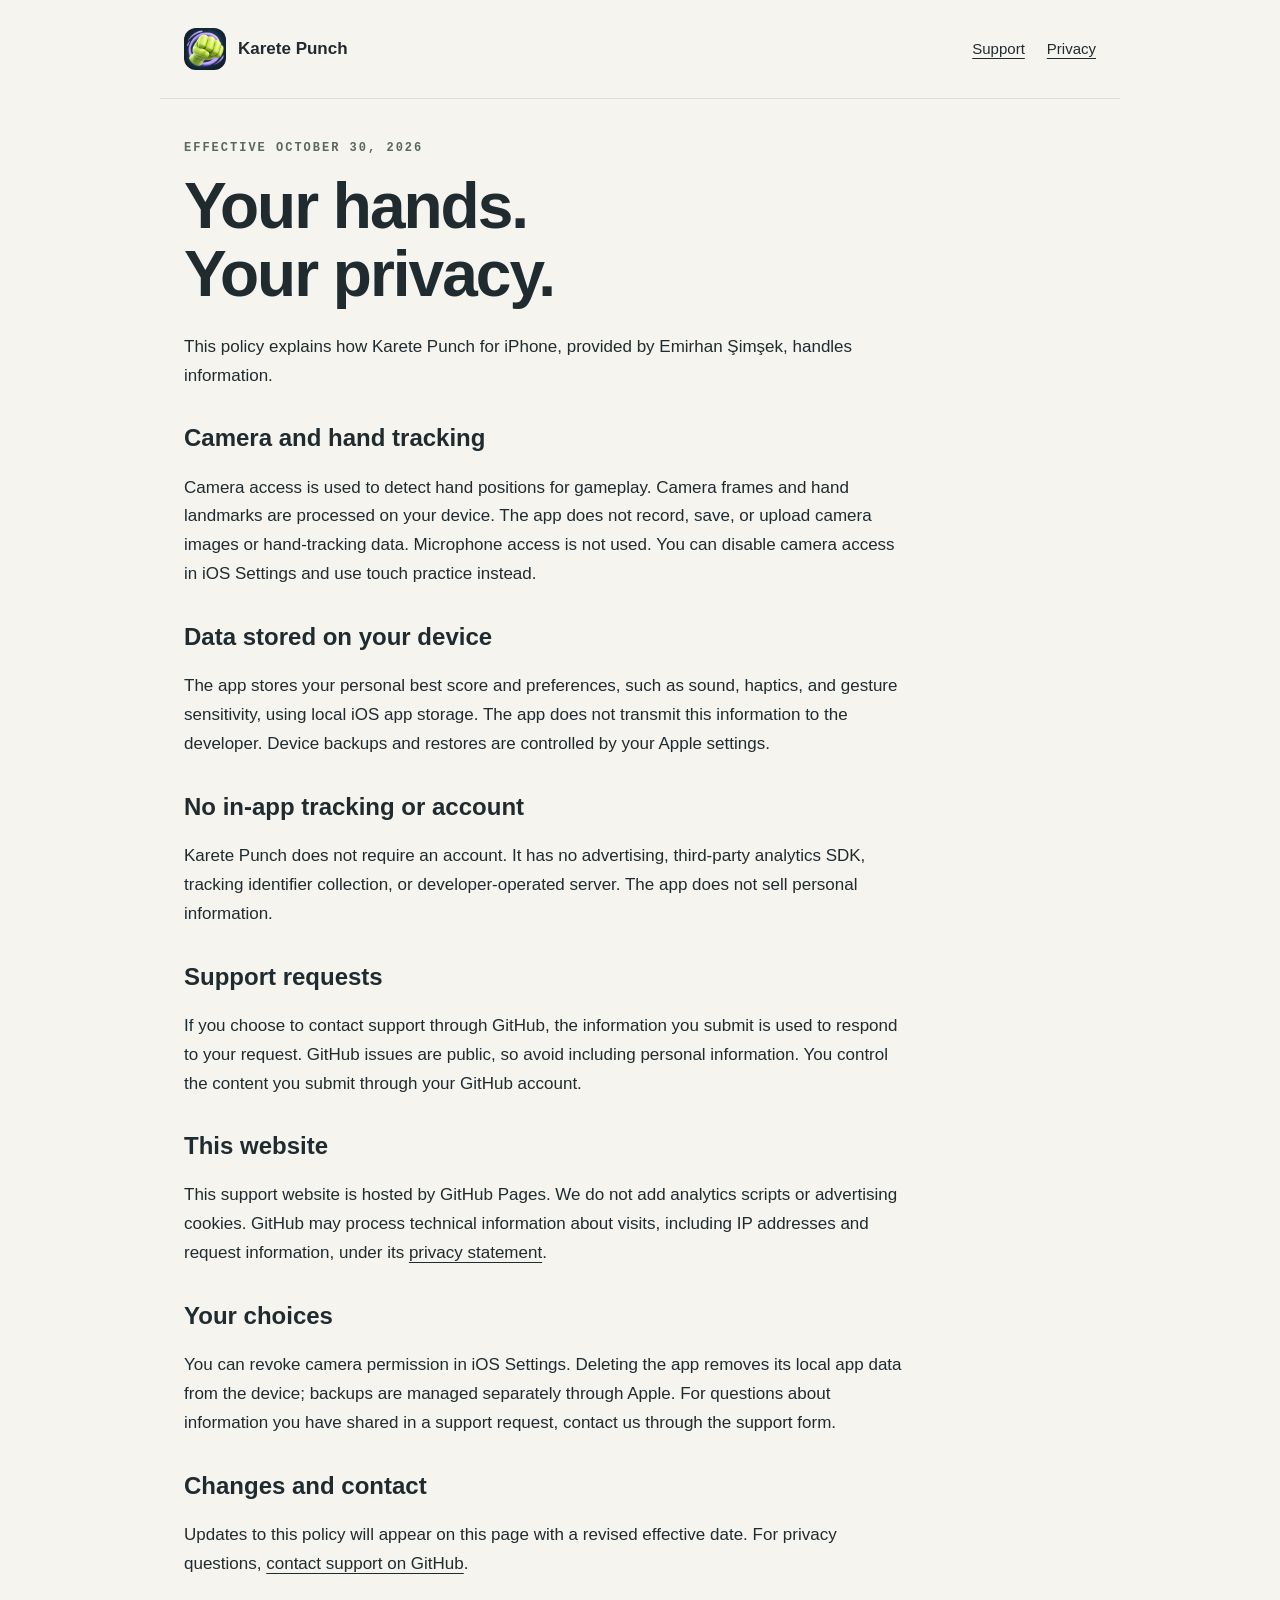
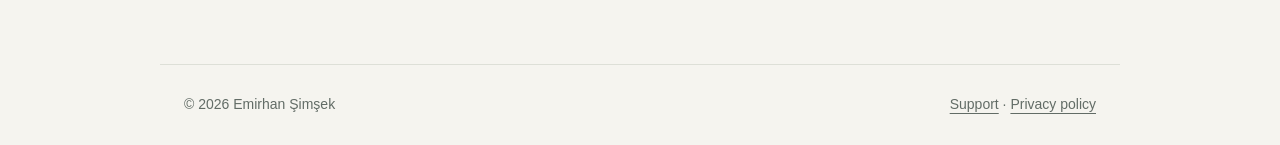
==== privacy.html @ 094588df "Publish Karete Punch support and privacy website" ====
<!doctype html>
<html lang="en"><head><meta charset="utf-8"><meta name="viewport" content="width=device-width,initial-scale=1"><title>Privacy policy · Karete Punch</title><meta name="description" content="How Karete Punch handles camera processing, local preferences, support requests, and website data."><link rel="icon" href="assets/icon.png"><link rel="stylesheet" href="assets/style.css"></head><body>
<header><a class="brand" href="index.html"><img src="assets/icon.png" alt=""><span>Karete Punch</span></a><nav aria-label="Main navigation"><a href="support.html">Support</a><a href="privacy.html">Privacy</a></nav></header>
<main><p class="eyebrow">Effective October 30, 2026</p><h1>Your hands.<br>Your privacy.</h1><p>This policy explains how Karete Punch for iPhone, provided by Emirhan Şimşek, handles information.</p><h2>Camera and hand tracking</h2><p>Camera access is used to detect hand positions for gameplay. Camera frames and hand landmarks are processed on your device. The app does not record, save, or upload camera images or hand-tracking data. Microphone access is not used. You can disable camera access in iOS Settings and use touch practice instead.</p><h2>Data stored on your device</h2><p>The app stores your personal best score and preferences, such as sound, haptics, and gesture sensitivity, using local iOS app storage. The app does not transmit this information to the developer. Device backups and restores are controlled by your Apple settings.</p><h2>No in-app tracking or account</h2><p>Karete Punch does not require an account. It has no advertising, third-party analytics SDK, tracking identifier collection, or developer-operated server. The app does not sell personal information.</p><h2>Support requests</h2><p>If you choose to contact support through GitHub, the information you submit is used to respond to your request. GitHub issues are public, so avoid including personal information. You control the content you submit through your GitHub account.</p><h2>This website</h2><p>This support website is hosted by GitHub Pages. We do not add analytics scripts or advertising cookies. GitHub may process technical information about visits, including IP addresses and request information, under its <a href="https://docs.github.com/en/site-policy/privacy-policies/github-general-privacy-statement">privacy statement</a>.</p><h2>Your choices</h2><p>You can revoke camera permission in iOS Settings. Deleting the app removes its local app data from the device; backups are managed separately through Apple. For questions about information you have shared in a support request, contact us through the support form.</p><h2>Changes and contact</h2><p>Updates to this policy will appear on this page with a revised effective date. For privacy questions, <a href="https://github.com/Emirhan777/karete-punch-support/issues/new/choose">contact support on GitHub</a>.</p></main><footer><span>© 2026 Emirhan Şimşek</span><span><a href="support.html">Support</a> · <a href="privacy.html">Privacy policy</a></span></footer></body></html>
---- assets/style.css ----
*{box-sizing:border-box}body{margin:0;background:#f5f4ef;color:#202b30;font:17px/1.7 -apple-system,BlinkMacSystemFont,"Segoe UI",sans-serif}a{color:inherit;text-underline-offset:4px}a:focus-visible{outline:3px solid #6c52b0;outline-offset:5px}header,main,footer{max-width:960px;margin:auto;padding:28px 24px}header{display:flex;align-items:center;justify-content:space-between;gap:24px;border-bottom:1px solid #dddfd7}nav{display:flex;gap:22px;flex-wrap:wrap;font-size:15px}.brand{display:flex;align-items:center;gap:12px;font-weight:750;text-decoration:none}.brand img{width:42px;height:42px;border-radius:12px}.eyebrow{font:700 12px/1.5 ui-monospace,monospace;letter-spacing:2px;text-transform:uppercase;color:#586860}h1{font-size:clamp(36px,7vw,64px);line-height:1.06;letter-spacing:-2px;margin:16px 0 24px}h2{font-size:24px;line-height:1.3;margin-top:32px}p{max-width:720px}.hero{display:grid;grid-template-columns:1fr 200px;align-items:center;gap:40px;padding:38px 0}.hero img{width:200px;border-radius:44px;box-shadow:0 18px 50px #202b301c}.lead{font-size:21px;color:#53605a}.button{display:inline-block;padding:13px 23px;border-radius:17px;background:#202b30;color:#d7f597;text-decoration:none;font-weight:650}.cards{display:grid;grid-template-columns:repeat(3,1fr);gap:16px;margin:30px 0}.card{padding:24px;background:white;border:1px solid #dddfd7;border-radius:24px}.card h2{margin:0 0 10px}.card p{font-size:15px;margin:0}.note{background:#e5edd8;border-radius:20px;padding:20px 24px}.small,footer{font-size:14px;color:#626c66}footer{border-top:1px solid #dddfd7;margin-top:40px;display:flex;justify-content:space-between;gap:20px}li{margin:9px 0}details{border-bottom:1px solid #dddfd7;padding:18px 0}summary{cursor:pointer;font-weight:650}@media(max-width:620px){header{align-items:flex-start;flex-direction:column;gap:16px}.hero{grid-template-columns:1fr;gap:24px}.hero img{width:120px;grid-row:1;border-radius:28px}.cards{grid-template-columns:1fr}footer{flex-direction:column}h1{letter-spacing:-1px}}
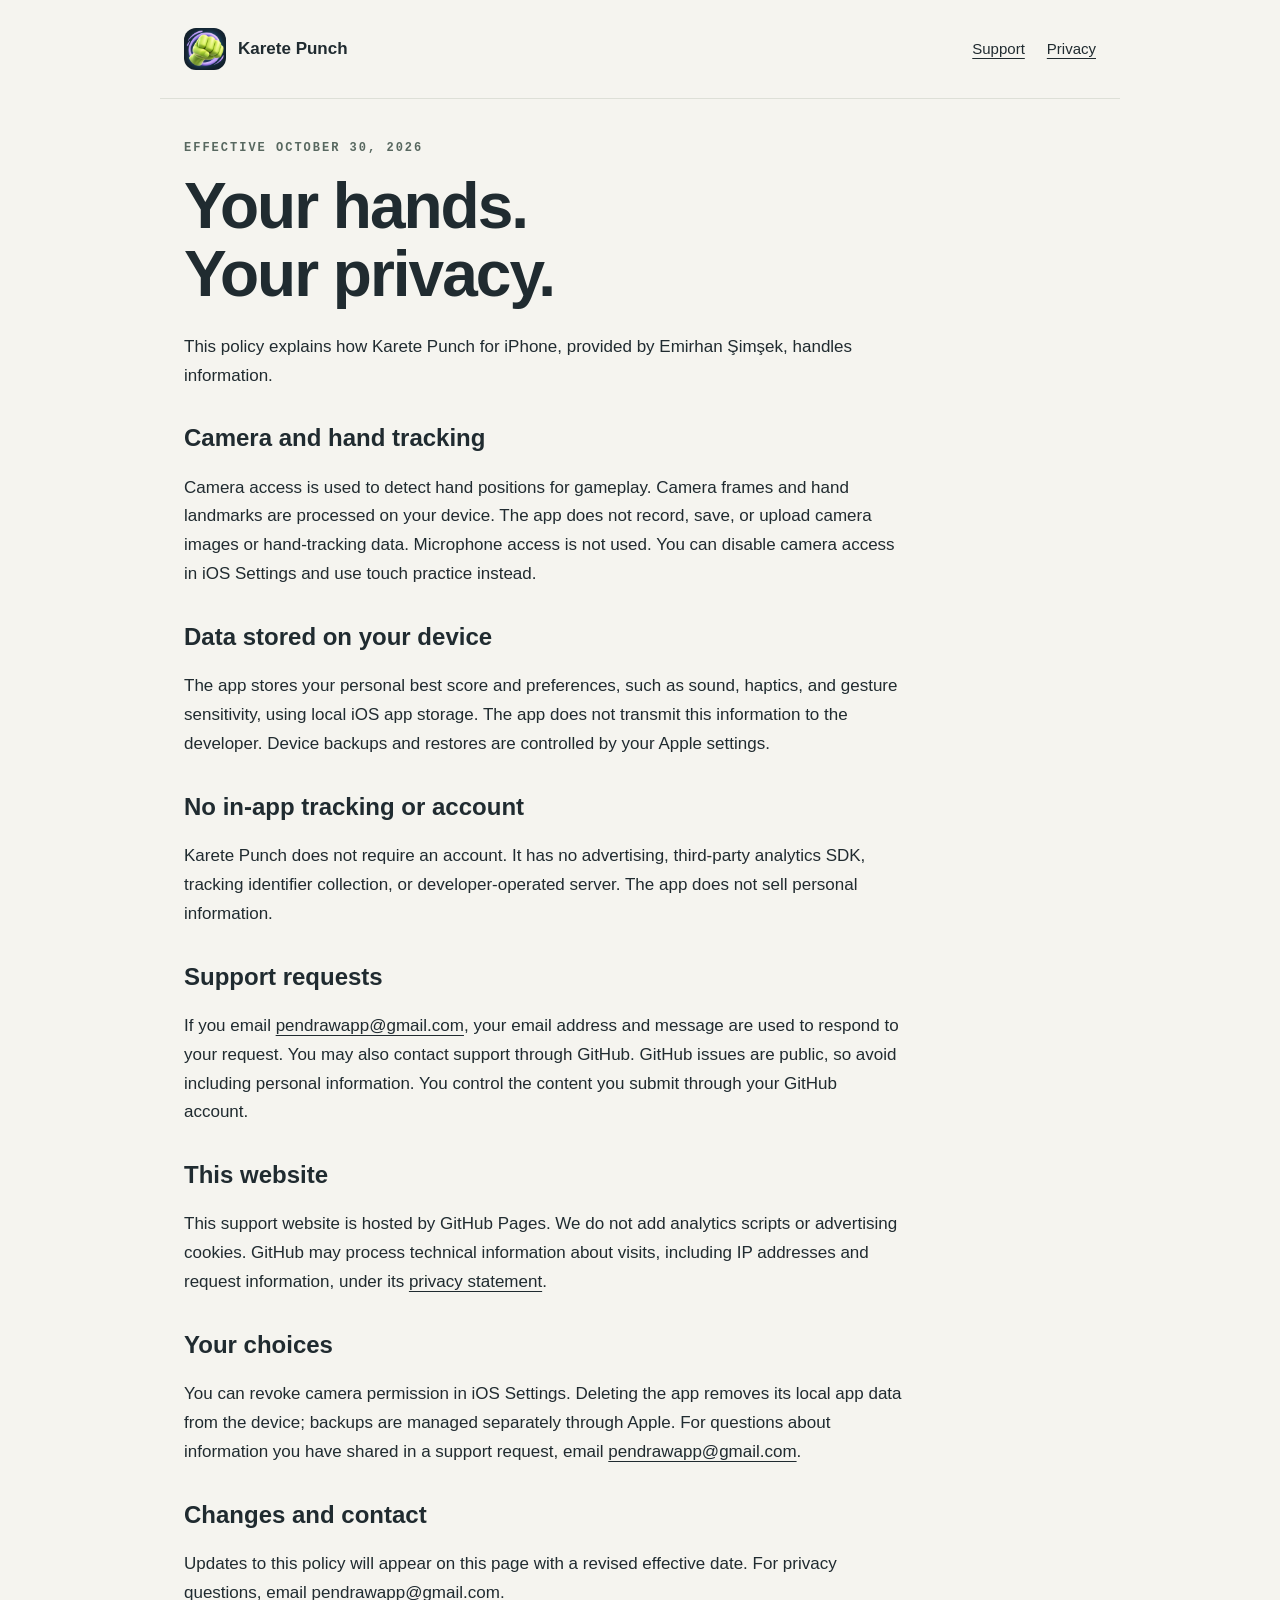
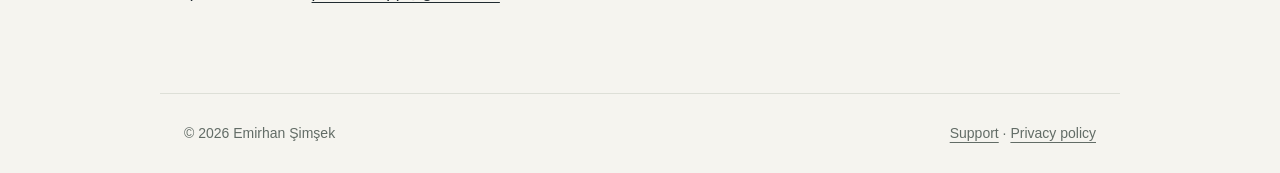
==== commit 2264a05e: "Add support email to contact and privacy pages" ====
--- a/privacy.html
+++ b/privacy.html
@@ -1,4 +1,4 @@
 <!doctype html>
 <html lang="en"><head><meta charset="utf-8"><meta name="viewport" content="width=device-width,initial-scale=1"><title>Privacy policy · Karete Punch</title><meta name="description" content="How Karete Punch handles camera processing, local preferences, support requests, and website data."><link rel="icon" href="assets/icon.png"><link rel="stylesheet" href="assets/style.css"></head><body>
 <header><a class="brand" href="index.html"><img src="assets/icon.png" alt=""><span>Karete Punch</span></a><nav aria-label="Main navigation"><a href="support.html">Support</a><a href="privacy.html">Privacy</a></nav></header>
-<main><p class="eyebrow">Effective October 30, 2026</p><h1>Your hands.<br>Your privacy.</h1><p>This policy explains how Karete Punch for iPhone, provided by Emirhan Şimşek, handles information.</p><h2>Camera and hand tracking</h2><p>Camera access is used to detect hand positions for gameplay. Camera frames and hand landmarks are processed on your device. The app does not record, save, or upload camera images or hand-tracking data. Microphone access is not used. You can disable camera access in iOS Settings and use touch practice instead.</p><h2>Data stored on your device</h2><p>The app stores your personal best score and preferences, such as sound, haptics, and gesture sensitivity, using local iOS app storage. The app does not transmit this information to the developer. Device backups and restores are controlled by your Apple settings.</p><h2>No in-app tracking or account</h2><p>Karete Punch does not require an account. It has no advertising, third-party analytics SDK, tracking identifier collection, or developer-operated server. The app does not sell personal information.</p><h2>Support requests</h2><p>If you choose to contact support through GitHub, the information you submit is used to respond to your request. GitHub issues are public, so avoid including personal information. You control the content you submit through your GitHub account.</p><h2>This website</h2><p>This support website is hosted by GitHub Pages. We do not add analytics scripts or advertising cookies. GitHub may process technical information about visits, including IP addresses and request information, under its <a href="https://docs.github.com/en/site-policy/privacy-policies/github-general-privacy-statement">privacy statement</a>.</p><h2>Your choices</h2><p>You can revoke camera permission in iOS Settings. Deleting the app removes its local app data from the device; backups are managed separately through Apple. For questions about information you have shared in a support request, contact us through the support form.</p><h2>Changes and contact</h2><p>Updates to this policy will appear on this page with a revised effective date. For privacy questions, <a href="https://github.com/Emirhan777/karete-punch-support/issues/new/choose">contact support on GitHub</a>.</p></main><footer><span>© 2026 Emirhan Şimşek</span><span><a href="support.html">Support</a> · <a href="privacy.html">Privacy policy</a></span></footer></body></html>+<main><p class="eyebrow">Effective October 30, 2026</p><h1>Your hands.<br>Your privacy.</h1><p>This policy explains how Karete Punch for iPhone, provided by Emirhan Şimşek, handles information.</p><h2>Camera and hand tracking</h2><p>Camera access is used to detect hand positions for gameplay. Camera frames and hand landmarks are processed on your device. The app does not record, save, or upload camera images or hand-tracking data. Microphone access is not used. You can disable camera access in iOS Settings and use touch practice instead.</p><h2>Data stored on your device</h2><p>The app stores your personal best score and preferences, such as sound, haptics, and gesture sensitivity, using local iOS app storage. The app does not transmit this information to the developer. Device backups and restores are controlled by your Apple settings.</p><h2>No in-app tracking or account</h2><p>Karete Punch does not require an account. It has no advertising, third-party analytics SDK, tracking identifier collection, or developer-operated server. The app does not sell personal information.</p><h2>Support requests</h2><p>If you email <a href="mailto:pendrawapp@gmail.com">pendrawapp@gmail.com</a>, your email address and message are used to respond to your request. You may also contact support through GitHub. GitHub issues are public, so avoid including personal information. You control the content you submit through your GitHub account.</p><h2>This website</h2><p>This support website is hosted by GitHub Pages. We do not add analytics scripts or advertising cookies. GitHub may process technical information about visits, including IP addresses and request information, under its <a href="https://docs.github.com/en/site-policy/privacy-policies/github-general-privacy-statement">privacy statement</a>.</p><h2>Your choices</h2><p>You can revoke camera permission in iOS Settings. Deleting the app removes its local app data from the device; backups are managed separately through Apple. For questions about information you have shared in a support request, email <a href="mailto:pendrawapp@gmail.com">pendrawapp@gmail.com</a>.</p><h2>Changes and contact</h2><p>Updates to this policy will appear on this page with a revised effective date. For privacy questions, email <a href="mailto:pendrawapp@gmail.com">pendrawapp@gmail.com</a>.</p></main><footer><span>© 2026 Emirhan Şimşek</span><span><a href="support.html">Support</a> · <a href="privacy.html">Privacy policy</a></span></footer></body></html>
